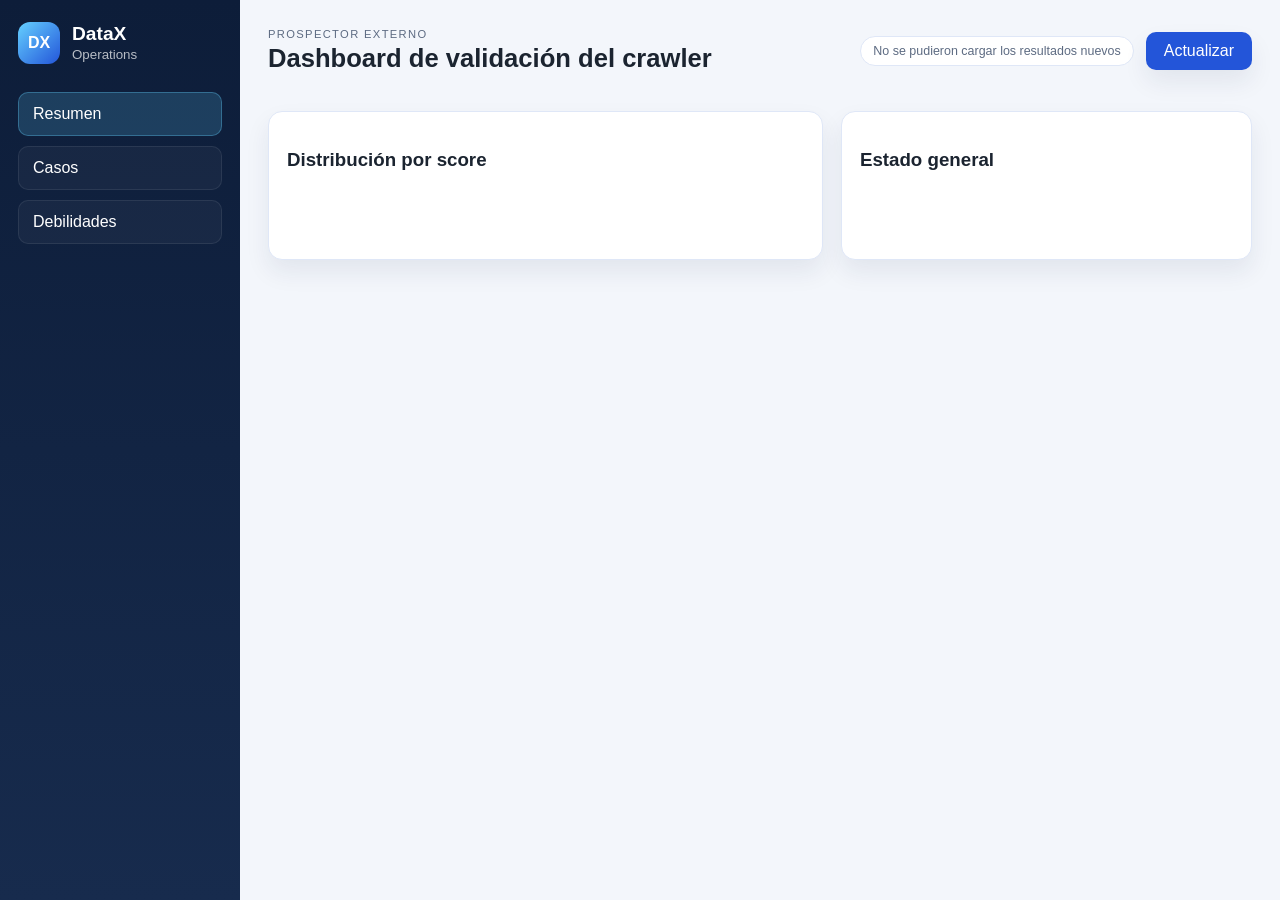
==== dashboard/index.html @ 2fd91969 "feat: evidence-backed crawler validation dashboard" ====
<!DOCTYPE html>
<html lang="es">
  <head>
    <meta charset="UTF-8" />
    <meta name="viewport" content="width=device-width, initial-scale=1.0" />
    <title>DataX - Crawler Operations Dashboard</title>
    <link rel="stylesheet" href="styles.css" />
  </head>
  <body>
    <div class="app-shell">
      <aside class="sidebar">
        <div class="brand">
          <div class="brand-mark">DX</div>
          <div>
            <h1>DataX</h1>
            <small>Operations</small>
          </div>
        </div>

        <nav class="nav">
          <button class="nav-item active" data-panel="overview">Resumen</button>
          <button class="nav-item" data-panel="records">Casos</button>
          <button class="nav-item" data-panel="risks">Debilidades</button>
        </nav>
      </aside>

      <main class="main-panel">
        <header class="topbar">
          <div>
            <p class="eyebrow">Prospector Externo</p>
            <h2>Dashboard de validación del crawler</h2>
          </div>
          <div class="topbar-actions">
            <span id="lastUpdated" class="last-updated">Sin resultados aún</span>
            <button id="refreshBtn" class="primary-btn">Actualizar</button>
          </div>
        </header>

        <section id="overview" class="panel active">
          <div class="kpis" id="kpis"></div>
          <div class="split-grid">
            <div class="card">
              <h3>Distribución por score</h3>
              <div id="scoreChart" class="chart"></div>
              <div id="scoreDefinition" class="score-definition"></div>
            </div>
            <div class="card">
              <h3>Estado general</h3>
              <div id="statusCard" class="status-pill"></div>
              <ul id="weaknessList" class="list"></ul>
            </div>
          </div>
        </section>

        <section id="records" class="panel">
          <div class="card full-width">
            <div class="section-header">
              <h3>Casos evaluados</h3>
              <input id="searchInput" type="text" placeholder="Buscar fuente o URL" />
            </div>
            <div class="table-wrap">
              <table>
                <thead>
                  <tr>
                    <th>Fuente</th>
                    <th>URL</th>
                    <th>Score</th>
                    <th>HTTP</th>
                    <th>Resultado</th>
                  </tr>
                </thead>
                <tbody id="recordsTable"></tbody>
              </table>
            </div>
          </div>

          <div id="recordDetail" class="card detail-panel">
            <h3>Detalle del score por URL</h3>
            <div id="recordDetailContent">Seleccione una fila para ver el respaldo del score.</div>
          </div>
        </section>

        <section id="risks" class="panel">
          <div class="card full-width">
            <h3>Observaciones clave</h3>
            <div id="riskSummary" class="risk-summary"></div>
          </div>
        </section>
      </main>
    </div>

    <script src="app.js"></script>
  </body>
</html>
---- dashboard/styles.css ----
:root {
  --bg: #f3f6fb;
  --panel: #ffffff;
  --panel-alt: #edf2ff;
  --line: #dfe7f7;
  --text: #1b2430;
  --muted: #5d6b82;
  --primary: #2355d9;
  --primary-soft: #eaf0ff;
  --success: #1d9d6c;
  --success-soft: #e7f9f1;
  --warning: #d98a1f;
  --warning-soft: #fff1df;
  --danger: #d84a5b;
  --danger-soft: #ffe8ec;
  --shadow: 0 12px 24px rgba(24, 39, 75, 0.08);
}

* { box-sizing: border-box; }
html, body {
  margin: 0;
  font-family: "Segoe UI", Tahoma, Geneva, Verdana, sans-serif;
  background: var(--bg);
  color: var(--text);
}

button, input {
  font: inherit;
}

.app-shell {
  display: grid;
  grid-template-columns: 240px 1fr;
  min-height: 100vh;
}

.sidebar {
  background: linear-gradient(180deg, #0d1d39 0%, #172b4d 100%);
  color: white;
  padding: 22px 18px;
}

.brand {
  display: flex;
  align-items: center;
  gap: 12px;
  margin-bottom: 28px;
}

.brand-mark {
  width: 42px;
  height: 42px;
  display: flex;
  align-items: center;
  justify-content: center;
  border-radius: 12px;
  background: linear-gradient(135deg, #65d0ff, #2355d9);
  font-weight: 700;
}

.brand h1 {
  margin: 0;
  font-size: 1.2rem;
}

.brand small {
  opacity: 0.7;
}

.nav {
  display: flex;
  flex-direction: column;
  gap: 10px;
}

.nav-item {
  background: rgba(255,255,255,0.04);
  color: white;
  border: 1px solid rgba(255,255,255,0.08);
  border-radius: 10px;
  padding: 12px 14px;
  text-align: left;
  cursor: pointer;
  transition: 0.2s ease;
}

.nav-item.active,
.nav-item:hover {
  background: rgba(101, 208, 255, 0.18);
  border-color: rgba(101, 208, 255, 0.32);
}

.main-panel {
  padding: 28px;
}

.topbar {
  display: flex;
  justify-content: space-between;
  align-items: center;
  gap: 16px;
  margin-bottom: 20px;
}

.topbar-actions {
  display: flex;
  align-items: center;
  gap: 12px;
  flex-wrap: wrap;
  justify-content: flex-end;
}

.last-updated {
  font-size: 0.78rem;
  color: var(--muted);
  background: var(--panel);
  border: 1px solid var(--line);
  border-radius: 999px;
  padding: 7px 12px;
}

.eyebrow {
  margin: 0;
  text-transform: uppercase;
  letter-spacing: 0.12em;
  font-size: 0.7rem;
  color: var(--muted);
}

.topbar h2 {
  margin: 4px 0 0;
  font-size: clamp(1.5rem, 2vw, 2.2rem);
}

.primary-btn {
  background: var(--primary);
  color: white;
  border: none;
  border-radius: 10px;
  padding: 10px 18px;
  cursor: pointer;
  box-shadow: var(--shadow);
}

.panel {
  display: none;
}

.panel.active {
  display: block;
}

.kpis {
  display: grid;
  grid-template-columns: repeat(auto-fit, minmax(170px, 1fr));
  gap: 18px;
  margin-bottom: 18px;
}

.kpi-card {
  background: var(--panel);
  border: 1px solid var(--line);
  border-radius: 14px;
  padding: 18px;
  box-shadow: var(--shadow);
}

.kpi-label {
  color: var(--muted);
  font-size: 0.8rem;
  margin-bottom: 8px;
}

.kpi-value {
  font-size: 2rem;
  font-weight: 700;
}

.split-grid {
  display: grid;
  grid-template-columns: 1.35fr 1fr;
  gap: 18px;
}

.card {
  background: var(--panel);
  border: 1px solid var(--line);
  border-radius: 14px;
  padding: 18px;
  box-shadow: var(--shadow);
}

.card.full-width {
  width: 100%;
}

.section-header {
  display: flex;
  justify-content: space-between;
  align-items: center;
  gap: 12px;
  margin-bottom: 14px;
}

.section-header input {
  width: min(280px, 50%);
  padding: 9px 12px;
  border: 1px solid var(--line);
  border-radius: 10px;
  background: #fafbff;
}

.chart {
  display: grid;
  gap: 10px;
  margin-top: 12px;
}

.chart-row {
  display: grid;
  grid-template-columns: 70px 1fr 36px;
  gap: 10px;
  align-items: center;
}

.chart-bar {
  height: 14px;
  border-radius: 999px;
  background: linear-gradient(90deg, var(--primary), #7eb3ff);
}

.status-pill {
  display: inline-flex;
  align-items: center;
  justify-content: center;
  margin-top: 10px;
  padding: 10px 14px;
  border-radius: 999px;
  font-weight: 700;
  text-transform: uppercase;
  letter-spacing: 0.08em;
}

.status-good { background: var(--success-soft); color: var(--success); }
.status-needs_attention { background: var(--warning-soft); color: var(--warning); }
.status-critical { background: var(--danger-soft); color: var(--danger); }

.list {
  margin: 18px 0 0;
  padding-left: 18px;
  color: var(--muted);
  line-height: 1.7;
}

.score-definition {
  margin-top: 18px;
  display: grid;
  gap: 10px;
}

.score-explainer {
  border: 1px solid var(--line);
  border-radius: 12px;
  background: #f6f9ff;
  overflow: hidden;
}

.score-explainer summary {
  cursor: pointer;
  padding: 12px 14px;
  font-weight: 700;
  color: var(--text);
  list-style: none;
}

.score-explainer summary::-webkit-details-marker {
  display: none;
}

.score-definition-body {
  padding: 0 14px 14px;
  color: var(--muted);
  line-height: 1.6;
}

.score-definition-body strong {
  color: var(--text);
}

.score-definition-body ul {
  margin: 8px 0 0 18px;
  padding: 0;
}

.table-wrap {
  overflow: auto;
  max-height: 440px;
  border: 1px solid var(--line);
  border-radius: 12px;
}

table {
  border-collapse: collapse;
  width: 100%;
  background: white;
}

th, td {
  padding: 10px 12px;
  border-bottom: 1px solid var(--line);
  text-align: left;
  vertical-align: top;
  font-size: 0.9rem;
}

th {
  position: sticky;
  top: 0;
  background: #f7f9ff;
}

tr.row-selected {
  background: #edf4ff;
  box-shadow: inset 3px 0 0 var(--primary);
}

.badge {
  display: inline-block;
  padding: 6px 10px;
  border-radius: 999px;
  font-size: 0.76rem;
  font-weight: 700;
}

.badge.success { background: var(--success-soft); color: var(--success); }
.badge.warning { background: var(--warning-soft); color: var(--warning); }
.badge.danger { background: var(--danger-soft); color: var(--danger); }

.risk-summary {
  display: grid;
  gap: 12px;
}

.risk-item {
  background: #fafbff;
  border: 1px solid var(--line);
  border-radius: 10px;
  padding: 12px 14px;
  color: var(--muted);
}

.detail-panel {
  margin-top: 20px;
  transition: box-shadow 0.25s ease, transform 0.25s ease, border-color 0.25s ease;
}

.detail-panel:hover {
  box-shadow: 0 16px 30px rgba(38, 70, 120, 0.12);
}

.detail-grid {
  display: grid;
  grid-template-columns: repeat(auto-fit, minmax(220px, 1fr));
  gap: 14px;
  margin-bottom: 16px;
}

.detail-box {
  background: #fafbff;
  border: 1px solid var(--line);
  border-radius: 10px;
  padding: 12px 14px;
}

.detail-box strong {
  display: block;
  margin-bottom: 6px;
}

.detail-box-wide {
  grid-column: span 2;
}

.metric-grid {
  display: grid;
  grid-template-columns: repeat(3, minmax(120px, 1fr));
  gap: 10px;
  margin: 10px 0;
}

.metric-item {
  background: white;
  border: 1px solid var(--line);
  border-radius: 10px;
  padding: 10px 12px;
  display: flex;
  flex-direction: column;
  gap: 5px;
  color: var(--muted);
  font-size: 0.8rem;
}

.metric-item strong {
  color: var(--text);
  margin: 0;
  font-size: 1.2rem;
}

.evidence-list {
  padding-left: 18px;
  margin: 0;
  line-height: 1.7;
  color: var(--muted);
}

@media (max-width: 900px) {
  .app-shell { grid-template-columns: 1fr; }
  .sidebar { padding-bottom: 6px; }
  .split-grid { grid-template-columns: 1fr; }
  .topbar {
    flex-direction: column;
    align-items: flex-start;
  }
  .topbar-actions {
    width: 100%;
    justify-content: space-between;
  }
  .detail-box-wide {
    grid-column: auto;
  }
  .metric-grid {
    grid-template-columns: 1fr;
  }
}
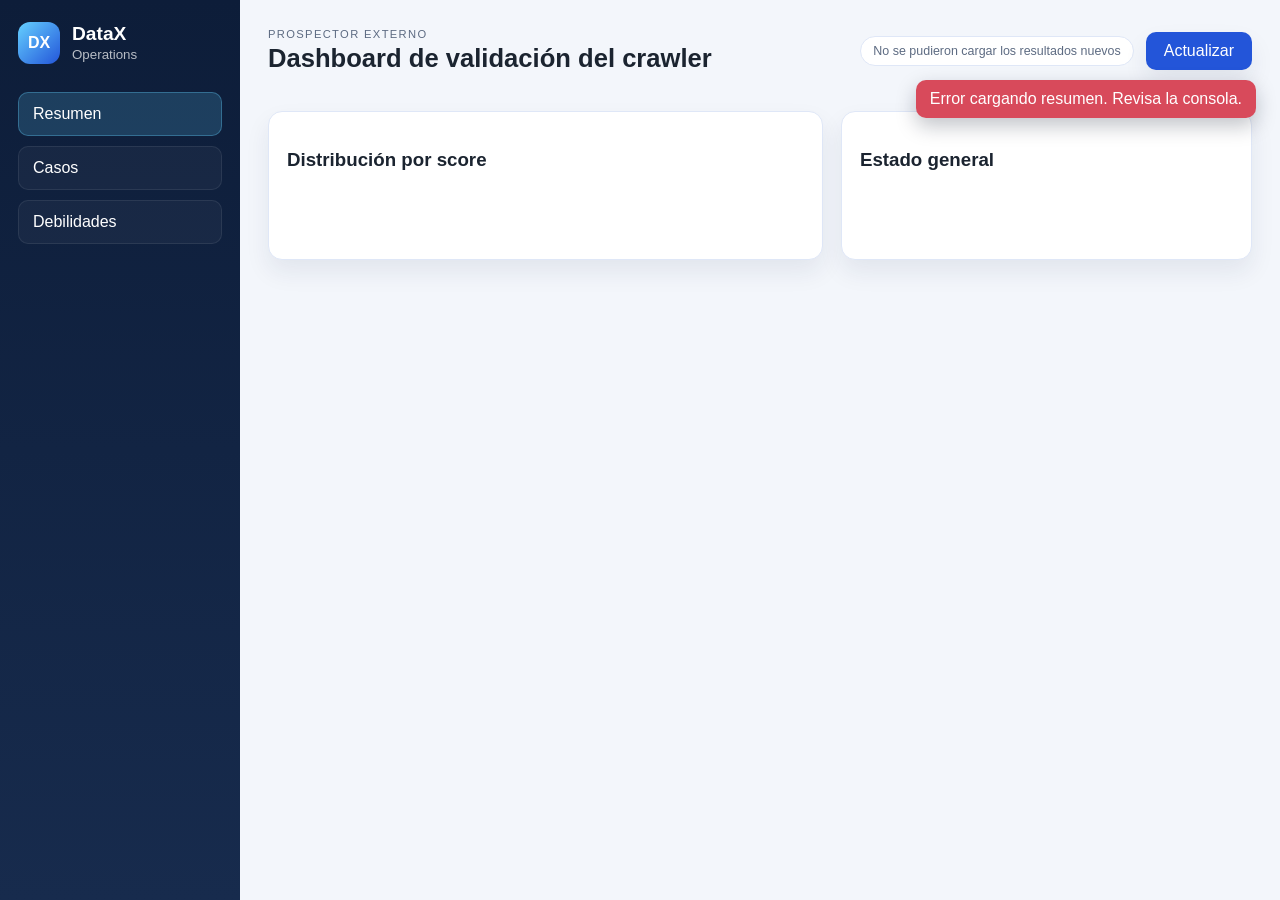
==== commit acd12c15: "feat(dashboard): add alternative URL analysis workflow" ====
--- a/dashboard/index.html
+++ b/dashboard/index.html
@@ -33,6 +33,7 @@
           <div class="topbar-actions">
             <span id="lastUpdated" class="last-updated">Sin resultados aún</span>
             <button id="refreshBtn" class="primary-btn">Actualizar</button>
+            <div id="statusToast" class="toast" style="display:none"></div>
           </div>
         </header>
 
@@ -56,17 +57,32 @@
           <div class="card full-width">
             <div class="section-header">
               <h3>Casos evaluados</h3>
-              <input id="searchInput" type="text" placeholder="Buscar fuente o URL" />
+              <div class="records-tools">
+                <input id="searchInput" type="text" placeholder="Buscar fuente o URL" />
+                <select id="statusFilter" aria-label="Filtrar por estado">
+                  <option value="all">Todos los estados</option>
+                  <option value="success">Encontradas</option>
+                  <option value="alternative">Alternativas</option>
+                  <option value="review">Requieren revisión</option>
+                  <option value="pending">Pendientes</option>
+                </select>
+                <button id="runAllBtn" class="primary-btn small">Actualizar URLs</button>
+              </div>
             </div>
+            <div id="recordsSummary" class="records-summary" aria-live="polite"></div>
             <div class="table-wrap">
               <table>
                 <thead>
                   <tr>
                     <th>Fuente</th>
                     <th>URL</th>
+                    <th>Resolved URL</th>
+                    <th>Mapping</th>
+                    <th>Estado de análisis</th>
                     <th>Score</th>
                     <th>HTTP</th>
                     <th>Resultado</th>
+                    <th class="actions-heading">Acciones</th>
                   </tr>
                 </thead>
                 <tbody id="recordsTable"></tbody>
@@ -89,6 +105,30 @@
       </main>
     </div>
 
-    <script src="app.js"></script>
+    <div id="jobPanel" class="job-panel" style="display:none">
+      <div class="job-header">
+        <div>
+          <strong id="jobTitle">Job</strong>
+          <div id="jobStatus" style="font-size:0.85rem;color:var(--muted)"></div>
+        </div>
+        <div class="job-actions">
+          <button id="jobRefresh" class="primary-btn small">Refrescar</button>
+          <button id="jobClose" class="job-close">Cerrar</button>
+        </div>
+      </div>
+      <div class="job-body">
+        <div class="job-progress-track"><div id="jobProgressBar" class="job-progress-bar"></div></div>
+        <div id="jobProgressText" class="job-progress-text">Esperando progreso...</div>
+        <div id="jobDecision" class="job-decision" style="display:none"></div>
+        <div id="jobCandidates" class="job-candidates" style="display:none"></div>
+        <div class="job-log" id="jobLog">Sin logs aún.</div>
+        <div class="job-updates" id="jobUpdates" style="display:none">
+          <strong>URLs actualizadas:</strong>
+          <ul id="jobUpdatesList"></ul>
+        </div>
+      </div>
+    </div>
+
+    <script src="app.js?v=20260828-5"></script>
   </body>
 </html>
--- a/dashboard/styles.css
+++ b/dashboard/styles.css
@@ -210,6 +210,18 @@
   background: #fafbff;
 }
 
+.records-tools { display: flex; align-items: center; justify-content: flex-end; gap: 8px; flex-wrap: wrap; }
+.records-tools select { padding: 9px 12px; border: 1px solid var(--line); border-radius: 10px; background: #fafbff; color: var(--text); }
+.records-summary { display: flex; gap: 8px; flex-wrap: wrap; margin: 0 0 14px; }
+.summary-chip { padding: 7px 10px; border-radius: 999px; font-size: 0.78rem; border: 1px solid transparent; }
+.summary-chip strong { margin-right: 4px; }
+.summary-chip.success, .analysis-state.success { background: var(--success-soft); color: var(--success); border-color: #bcebd7; }
+.summary-chip.alternative, .analysis-state.alternative { background: var(--primary-soft); color: var(--primary); border-color: #c8d8ff; }
+.summary-chip.review, .analysis-state.review { background: var(--warning-soft); color: var(--warning); border-color: #f2d39f; }
+.summary-chip.pending, .analysis-state.pending { background: #f1f4f8; color: var(--muted); border-color: #d7dfe9; }
+.analysis-state { display: inline-block; padding: 5px 8px; border: 1px solid; border-radius: 7px; font-size: 0.76rem; font-weight: 700; white-space: nowrap; }
+.state-detail { display: block; margin-top: 4px; color: var(--muted); font-size: 0.72rem; }
+
 .chart {
   display: grid;
   gap: 10px;
@@ -318,6 +330,10 @@
   top: 0;
   background: #f7f9ff;
 }
+.actions-heading, .row-actions { position: sticky; right: 0; background: white; z-index: 2; box-shadow: -8px 0 12px rgba(24, 39, 75, 0.04); }
+.actions-heading { background: #f7f9ff; }
+.row-actions { min-width: 210px; white-space: nowrap; }
+.alternative-action { background: var(--primary-soft); border: 1px solid #b9ccff; color: var(--primary); font-weight: 700; margin-bottom: 6px; }
 
 tr.row-selected {
   background: #edf4ff;
@@ -334,6 +350,7 @@
 
 .badge.success { background: var(--success-soft); color: var(--success); }
 .badge.warning { background: var(--warning-soft); color: var(--warning); }
+.badge.neutral { background: #f1f4f8; color: var(--muted); }
 .badge.danger { background: var(--danger-soft); color: var(--danger); }
 
 .risk-summary {
@@ -432,3 +449,82 @@
     grid-template-columns: 1fr;
   }
 }
+
+/* Toast / status */
+.toast {
+  position: fixed;
+  right: 24px;
+  top: 80px;
+  background: rgba(27,36,48,0.95);
+  color: white;
+  padding: 10px 14px;
+  border-radius: 10px;
+  box-shadow: 0 8px 20px rgba(10,20,40,0.25);
+  transform: translateY(-8px);
+  opacity: 0;
+  transition: opacity 180ms ease, transform 180ms ease;
+  z-index: 2000;
+}
+.toast.show { opacity: 1; transform: translateY(0); }
+.toast.info { background: var(--primary); }
+.toast.warn { background: var(--warning); }
+.toast.error { background: var(--danger); }
+
+/* Job panel */
+.job-panel {
+  position: fixed;
+  left: 24px;
+  bottom: 24px;
+  width: 520px;
+  max-height: 60vh;
+  background: var(--panel);
+  border: 1px solid var(--line);
+  border-radius: 12px;
+  box-shadow: 0 16px 40px rgba(12,24,48,0.2);
+  overflow: hidden;
+  display: flex;
+  flex-direction: column;
+  z-index: 3000;
+}
+.job-header {
+  display:flex; align-items:center; justify-content:space-between; padding:10px 12px; border-bottom:1px solid var(--line);
+}
+.job-status-active { color: var(--primary) !important; }
+.job-status-error { color: var(--danger) !important; font-weight: 700; }
+.job-body { padding: 10px; overflow:auto; font-family:monospace; font-size:0.85rem; color:var(--muted); }
+.job-progress-track { height: 8px; background: var(--line); border-radius: 999px; overflow: hidden; }
+.job-progress-bar { height: 100%; width: 0; background: linear-gradient(90deg, var(--primary), #65d0ff); transition: width 300ms ease; }
+.job-progress-text { margin: 8px 0; font-family: "Segoe UI", sans-serif; font-size: 0.8rem; color: var(--text); }
+.job-decision { align-items: center; justify-content: space-between; gap: 12px; margin: 8px 0; padding: 10px 12px; border: 1px solid #c8d8ff; border-radius: 8px; background: var(--primary-soft); color: var(--text); font-family: "Segoe UI", sans-serif; font-size: 0.82rem; }
+.job-decision strong { overflow-wrap: anywhere; }
+.alternative-actions { display: flex; gap: 8px; flex-wrap: wrap; margin-top: 8px; }
+.alternative-reason { margin-top: 6px; color: var(--muted); font-size: 0.78rem; }
+.job-decision > strong { display: block; margin-bottom: 4px; }
+.job-decision select { width: 100%; margin-top: 8px; padding: 8px; border: 1px solid #b9ccff; border-radius: 7px; background: white; }
+.job-candidates { margin: 8px 0; border: 1px solid var(--line); border-radius: 8px; background: #fafbff; font-family: "Segoe UI", sans-serif; }
+.candidate-heading { padding: 9px 10px; border-bottom: 1px solid var(--line); color: var(--text); font-size: 0.8rem; font-weight: 700; }
+.candidate-list { max-height: 180px; overflow: auto; }
+.candidate-row { display: grid; grid-template-columns: 22px minmax(0, 1fr) auto; gap: 7px; align-items: center; padding: 6px 9px; border-bottom: 1px solid #edf0f5; font-size: 0.73rem; }
+.candidate-mark { font-weight: 800; }
+.candidate-ok .candidate-mark, .candidate-ok .candidate-result { color: var(--success); }
+.candidate-failed .candidate-mark, .candidate-failed .candidate-result { color: var(--danger); }
+.candidate-url { overflow-wrap: anywhere; color: var(--text); }
+.candidate-result { text-align: right; white-space: nowrap; }
+.job-actions { display:flex; gap:8px; }
+.job-log { white-space:pre-wrap; max-height:36vh; overflow:auto; background:#fafbff; padding:8px; border-radius:6px; border:1px solid var(--line);} 
+.job-updates { margin-top:8px; }
+.job-updates ul { padding-left:18px; color:var(--muted); }
+.job-close { background:transparent; border:none; cursor:pointer; font-weight:700; color:var(--muted); }
+
+.spinner-small {
+  display: inline-block;
+  width: 14px;
+  height: 14px;
+  border-radius: 50%;
+  border: 2px solid rgba(255,255,255,0.25);
+  border-top-color: rgba(255,255,255,0.9);
+  animation: spin 0.9s linear infinite;
+  vertical-align: middle;
+  margin-right: 8px;
+}
+@keyframes spin { to { transform: rotate(360deg); } }
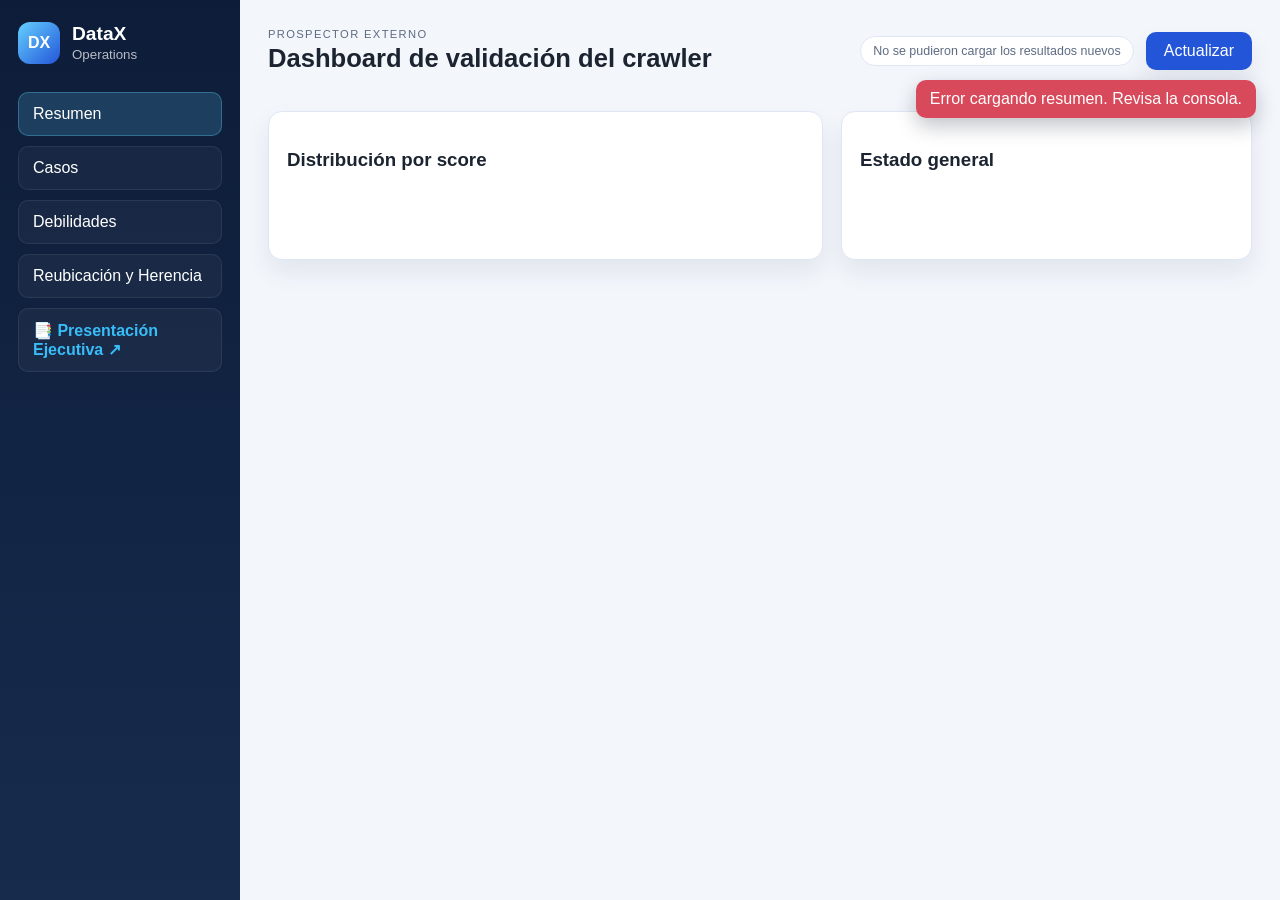
==== commit c739c972: "feat(dashboard): soporte visual para reubicaciones, bridge y presentacion ejecutiva" ====
--- a/dashboard/index.html
+++ b/dashboard/index.html
@@ -21,6 +21,8 @@
           <button class="nav-item active" data-panel="overview">Resumen</button>
           <button class="nav-item" data-panel="records">Casos</button>
           <button class="nav-item" data-panel="risks">Debilidades</button>
+          <button class="nav-item" data-panel="relocations">Reubicación y Herencia</button>
+          <a href="/presentacion_ejecutiva.html" target="_blank" class="nav-item" style="text-decoration:none; display:flex; align-items:center; gap:6px; color:#38bdf8; font-weight:600;">📑 Presentación Ejecutiva ↗</a>
         </nav>
       </aside>
 
@@ -102,6 +104,144 @@
             <div id="riskSummary" class="risk-summary"></div>
           </div>
         </section>
+
+        <section id="relocations" class="panel">
+          <div class="kpis" id="relocationKpis">
+            <div class="kpi-card">
+              <span class="kpi-label">URLs Reubicadas (moved_urls.json)</span>
+              <strong class="kpi-value" id="kpiMovedTotal">-</strong>
+              <small class="kpi-sub" id="kpiMovedResolved">- confirmadas</small>
+            </div>
+            <div class="kpi-card">
+              <span class="kpi-label">Sucesiones Canónicas</span>
+              <strong class="kpi-value" id="kpiSuccessionsTotal">-</strong>
+              <small class="kpi-sub">SPVS, SBEF, SUPTRANS, SEPREC, etc.</small>
+            </div>
+            <div class="kpi-card">
+              <span class="kpi-label">Escalones de Recuperación</span>
+              <strong class="kpi-value" id="kpiLadderRungs">5</strong>
+              <small class="kpi-sub">Redirecciones, Rutas, Wayback, Herencia</small>
+            </div>
+            <div class="kpi-card">
+              <span class="kpi-label">Salvaguardas de Integridad</span>
+              <strong class="kpi-value">D-01 / D-14</strong>
+              <small class="kpi-sub">Validación HEAD + Contenido + Binario</small>
+            </div>
+          </div>
+
+          <div class="card full-width" style="margin-top: 1rem;">
+            <div class="section-header">
+              <div>
+                <h3>Simulador de Búsqueda y Resolución en Vivo</h3>
+                <small style="color:var(--muted)">Prueba la resolución de redirecciones HTTP (301/302), traducción a dominios sucesores y generación de variantes de ruta en tiempo real.</small>
+              </div>
+            </div>
+            <div class="records-tools" style="margin-top: 0.75rem; display: flex; gap: 0.5rem; flex-wrap: wrap;">
+              <input id="testRelocationUrl" type="text" placeholder="Ej: https://www.spvs.gob.bo/archivos/memoria_2020.pdf o https://www.cadexco.org.bo" style="flex: 1; min-width: 320px;" />
+              <select id="testRelocationPortal" style="width: 160px;">
+                <option value="">Portal (Opcional)</option>
+                <option value="spvs">SPVS</option>
+                <option value="sbef">SBEF</option>
+                <option value="suptrans">SUPTRANS</option>
+                <option value="fundempresa">FUNDEMPRESA</option>
+                <option value="cadexco">CADEXCO</option>
+                <option value="ibch">IBCH</option>
+                <option value="aduana">ADUANA</option>
+                <option value="bcb">BCB</option>
+              </select>
+              <button id="btnTestRelocation" class="primary-btn">Evaluar Reubicación</button>
+            </div>
+            <div style="margin-top: 0.5rem; display: flex; align-items: center; gap: 0.4rem; flex-wrap: wrap; font-size: 0.78rem;">
+              <span style="color: var(--muted); font-weight: 600;">Probar casos en vivo:</span>
+              <button type="button" class="btn-demo-chip" data-url="https://www.spvs.gob.bo/archivos/memoria_2020.pdf" data-portal="spvs" style="background:#eef2ff;color:#4338ca;border:1px solid #c7d2fe;padding:2px 8px;border-radius:12px;cursor:pointer;font-size:0.75rem;">1. SPVS (Sucesión a ASFI/APS)</button>
+              <button type="button" class="btn-demo-chip" data-url="https://www.cadexco.org.bo" data-portal="cadexco" style="background:#f0fdf4;color:#15803d;border:1px solid #bbf7d0;padding:2px 8px;border-radius:12px;cursor:pointer;font-size:0.75rem;">2. CADEXCO (.org.bo → .bo)</button>
+              <button type="button" class="btn-demo-chip" data-url="https://www.aduana.gob.bo/aduana7/content/boletin-de-recaudaciones-0" data-portal="aduana" style="background:#fefce8;color:#a16207;border:1px solid #fef08a;padding:2px 8px;border-radius:12px;cursor:pointer;font-size:0.75rem;">3. Aduana (Ruta cambiada)</button>
+              <button type="button" class="btn-demo-chip" data-url="https://www.bcp.gov.py/informe-de-inflacion-mensual-i362" data-portal="" style="background:#fdf2f8;color:#be185d;border:1px solid #fbcfe8;padding:2px 8px;border-radius:12px;cursor:pointer;font-size:0.75rem;">4. BCP Paraguay (Anti-Bot)</button>
+            </div>
+            <div id="relocationTestResult" style="margin-top: 1rem; display: none;"></div>
+          </div>
+
+          <div class="split-grid" style="margin-top: 1rem;">
+            <div class="card">
+              <h3>Sucesiones Institucionales (Herencia Cross-Domain)</h3>
+              <p style="font-size:0.85rem;color:var(--muted);margin-bottom:0.75rem">
+                Entidades extintas o reestructuradas cuyas funciones y archivos estadísticos migraron a nuevos dominios oficiales bajo la Decisión D-18.
+              </p>
+              <div class="table-wrap">
+                <table>
+                  <thead>
+                    <tr>
+                      <th>Predecesora</th>
+                      <th>Sucesora y Dominios</th>
+                      <th>Palabras Clave (D-01)</th>
+                    </tr>
+                  </thead>
+                  <tbody id="successionsTable"></tbody>
+                </table>
+              </div>
+            </div>
+
+            <div class="card">
+              <h3>Escalones de la Escalera de Recuperación</h3>
+              <p style="font-size:0.85rem;color:var(--muted);margin-bottom:0.75rem">
+                Mecanismos encadenados de menor a mayor riesgo para localizar archivos faltantes o reubicados.
+              </p>
+              <div id="rungsList" class="list"></div>
+            </div>
+          <div class="card full-width" style="margin-top: 1rem; border: 1px solid var(--accent);">
+            <div class="section-header">
+              <div>
+                <h3>Puente Capa Bronze (<code style="color:var(--accent)">prospector_interno</code>)</h3>
+                <small style="color:var(--muted)">Exportación directa vía archivo JSON compatible con <code>ResourceCandidate</code> y <code>DuckDBDiffEngine</code>.</small>
+              </div>
+              <div style="display: flex; gap: 0.5rem; align-items: center;">
+                <button id="btnExportBridge" class="primary-btn">Generar / Actualizar Mapa para Bridge</button>
+              </div>
+            </div>
+            <div style="display: grid; grid-template-columns: repeat(auto-fit, minmax(220px, 1fr)); gap: 1rem; margin-top: 1rem;">
+              <div class="kpi-card" style="background: rgba(255,255,255,0.02);">
+                <span class="kpi-label">Estado del Archivo</span>
+                <strong class="kpi-value" id="bridgeFileStatus" style="font-size: 1.1rem; color: #22c55e;">-</strong>
+                <small class="kpi-sub" id="bridgeFileName">external_map_finrural.json</small>
+              </div>
+              <div class="kpi-card" style="background: rgba(255,255,255,0.02);">
+                <span class="kpi-label">Recursos Exportados</span>
+                <strong class="kpi-value" id="bridgeTotalResources">0</strong>
+                <small class="kpi-sub">Listos para conciliación DuckDB</small>
+              </div>
+              <div class="kpi-card" style="background: rgba(255,255,255,0.02);">
+                <span class="kpi-label">Última Generación</span>
+                <strong class="kpi-value" id="bridgeLastModified" style="font-size: 0.95rem;">-</strong>
+                <small class="kpi-sub" id="bridgeFileSize">-</small>
+              </div>
+            </div>
+            <div style="margin-top: 1rem; padding: 0.75rem; background: rgba(0,0,0,0.25); border-radius: 6px; font-family: monospace; font-size: 0.85rem; display: flex; align-items: center; justify-content: space-between; gap: 1rem;">
+              <span id="bridgeFilePath" style="color: var(--muted); word-break: break-all;">output/bridge/external_map_finrural.json</span>
+              <button id="btnCopyBridgePath" class="primary-btn small" style="white-space: nowrap;">Copiar Ruta</button>
+            </div>
+            <div id="bridgeExportMsg" style="margin-top: 0.5rem; display: none; font-size: 0.85rem;"></div>
+          </div>
+
+          <div class="card full-width" style="margin-top: 1rem;">
+            <div class="section-header">
+              <h3>Catálogo de URLs Reubicadas (<code style="font-size:0.9rem">config/moved_urls.json</code>)</h3>
+            </div>
+            <div class="table-wrap">
+              <table>
+                <thead>
+                  <tr>
+                    <th>URL Original</th>
+                    <th>URL / Dominio Resuelto</th>
+                    <th>Confianza</th>
+                    <th>Palabras Clave Validadas</th>
+                    <th>Motivo y Evidencia</th>
+                  </tr>
+                </thead>
+                <tbody id="movedUrlsTable"></tbody>
+              </table>
+            </div>
+          </div>
+        </section>
       </main>
     </div>
 
@@ -119,6 +259,7 @@
       <div class="job-body">
         <div class="job-progress-track"><div id="jobProgressBar" class="job-progress-bar"></div></div>
         <div id="jobProgressText" class="job-progress-text">Esperando progreso...</div>
+        <div id="jobGeminiVerdict" class="job-gemini-verdict" style="display:none"></div>
         <div id="jobDecision" class="job-decision" style="display:none"></div>
         <div id="jobCandidates" class="job-candidates" style="display:none"></div>
         <div class="job-log" id="jobLog">Sin logs aún.</div>
--- a/dashboard/styles.css
+++ b/dashboard/styles.css
@@ -525,6 +525,97 @@
   border-top-color: rgba(255,255,255,0.9);
   animation: spin 0.9s linear infinite;
   vertical-align: middle;
-  margin-right: 8px;
-}
 @keyframes spin { to { transform: rotate(360deg); } }
+
+/* Relocation & Succession styles */
+.badge-relocated {
+  display: inline-block;
+  padding: 3px 8px;
+  border-radius: 6px;
+  font-size: 0.72rem;
+  font-weight: 700;
+  background: #e0f2fe;
+  color: #0369a1;
+  border: 1px solid #bae6fd;
+}
+
+.badge-successor {
+  display: inline-block;
+  padding: 3px 8px;
+  border-radius: 6px;
+  font-size: 0.72rem;
+  font-weight: 700;
+  background: #fef3c7;
+  color: #92400e;
+  border: 1px solid #fde68a;
+}
+
+.rung-item {
+  background: #fafbff;
+  border: 1px solid var(--line);
+  border-radius: 8px;
+  padding: 10px 12px;
+  margin-bottom: 8px;
+  display: flex;
+  flex-direction: column;
+  gap: 4px;
+}
+
+.rung-item-header {
+  display: flex;
+  justify-content: space-between;
+  align-items: center;
+}
+
+.rung-item-header strong {
+  font-size: 0.88rem;
+  color: var(--text);
+}
+
+.rung-item-badge {
+  font-size: 0.72rem;
+  font-weight: 700;
+  padding: 2px 7px;
+  border-radius: 5px;
+  background: #ecfdf5;
+  color: #047857;
+  border: 1px solid #a7f3d0;
+}
+
+.test-result-box {
+  background: #f8fafc;
+  border: 1px solid #cbd5e1;
+  border-radius: 8px;
+  padding: 12px;
+  font-size: 0.85rem;
+}
+
+.test-result-box h4 {
+  margin: 0 0 8px 0;
+  color: var(--text);
+}
+
+.test-trace-item {
+  margin: 6px 0;
+  padding: 6px 8px;
+  background: white;
+  border-radius: 6px;
+  border: 1px solid #e2e8f0;
+}
+
+.btn-demo-chip {
+  transition: transform 0.15s ease, box-shadow 0.15s ease, filter 0.15s ease;
+  user-select: none;
+}
+
+.btn-demo-chip:hover {
+  transform: translateY(-1px);
+  box-shadow: 0 2px 4px rgba(0,0,0,0.08);
+  filter: brightness(0.96);
+}
+
+.btn-demo-chip:active {
+  transform: translateY(0);
+  filter: brightness(0.92);
+}
+
